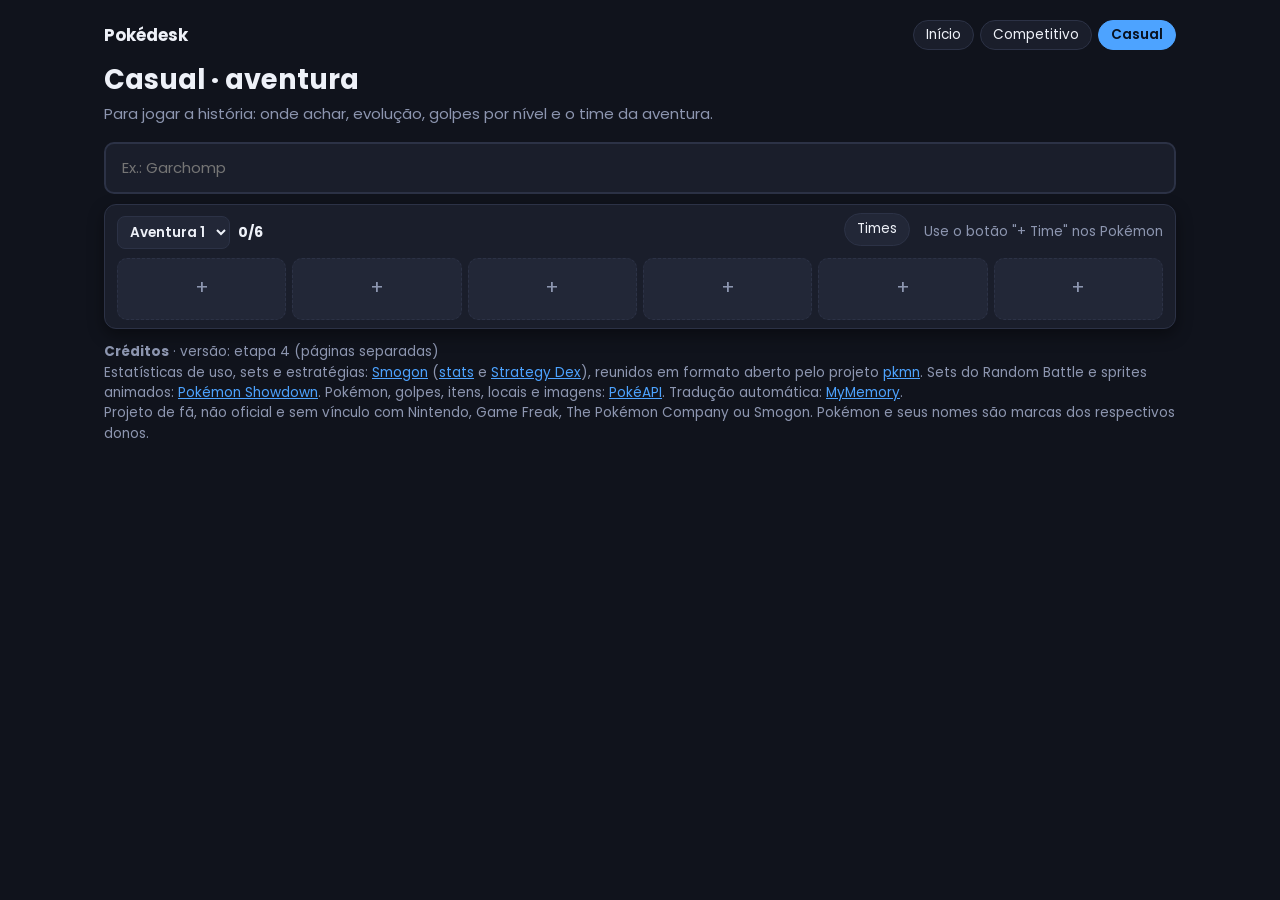
==== casual.html @ c1b89324 "Add files via upload" ====
<!DOCTYPE html>
<html lang="pt-BR">
<head>
<meta charset="utf-8">
<meta name="viewport" content="width=device-width, initial-scale=1">
<title>Casual · Pokédesk</title>
<link rel="preconnect" href="https://fonts.googleapis.com">
<link rel="stylesheet" href="https://fonts.googleapis.com/css2?family=Poppins:wght@400;500;600;700&display=swap">
<link rel="stylesheet" href="estilo.css?v=4.0">
</head>
<body data-page="casual" data-v="4.0">
<main>
<nav class="sitenav"><a class="brand" href="index.html">Pokédesk</a><a href="index.html">Início</a><a href="competitivo.html">Competitivo</a><a class="on" href="casual.html">Casual</a></nav>
<h1>Casual · aventura</h1>
<p class="sub">Para jogar a história: onde achar, evolução, golpes por nível e o time da aventura.</p>
<input id="q" list="names" placeholder="Ex.: Garchomp" aria-label="Nome do Pokémon" autocomplete="off">
<datalist id="names"></datalist>
<div id="errbar" class="errbar" hidden></div>
<div id="team"></div>
<div id="tanalysis"></div>
<div id="tsets"></div>
<div id="tmgr"></div>
<div id="out"></div>
<p class="mute" id="foot"></p>
</main>
<script src="app.js?v=4.0"></script>
</body>
</html>
---- estilo.css ----
:root{--bg:#10131c;--card:#1a1e2b;--card2:#222737;--ink:#eef1f8;--mute:#8d96b0;--line:#2c3246;--acc:#4da3ff;--accink:#08111f}
*{box-sizing:border-box}
body{margin:0;background:var(--bg);color:var(--ink);font:400 15px/1.5 "Poppins",system-ui,-apple-system,"Segoe UI",sans-serif}
main{max-width:1100px;margin:0 auto;padding:20px 14px 48px}
h1{font-size:1.7rem;font-weight:700;margin:6px 0 2px}
.sub{color:var(--mute);margin:0 0 16px}
input{width:100%;font:inherit;padding:13px 16px;border-radius:10px;border:2px solid var(--line);background:var(--card);color:var(--ink)}
input:focus-visible,button:focus-visible{outline:3px solid var(--acc);outline-offset:2px}
.card{background:var(--card);border:1px solid var(--line);border-radius:12px;padding:16px;margin-bottom:14px}
.head{display:flex;gap:14px;align-items:center;flex-wrap:wrap}
.head img{width:96px;height:96px}
.head h2{margin:0 0 4px;font-size:1.5rem;font-weight:700}
.tp{display:inline-block;min-width:64px;text-align:center;padding:1px 10px;border-radius:5px;font-size:.78rem;font-weight:600;color:#fff;background:#667;margin-right:6px;text-shadow:0 1px 1px rgba(0,0,0,.35)}
.stat{display:grid;grid-template-columns:40px 1fr 34px;gap:8px;align-items:center;font-size:.82rem;margin-top:4px}
.bar{height:8px;background:var(--card2);border-radius:4px;overflow:hidden}.bar i{display:block;height:100%;background:var(--acc);border-radius:4px}
.tabs{display:flex;flex-wrap:wrap;gap:6px;margin:16px 0 12px}
.tab{flex:1 1 120px;padding:9px 6px;border-radius:8px;border:1px solid var(--line);background:var(--card);color:var(--mute);font:600 .9rem "Poppins",system-ui,sans-serif;cursor:pointer}
.tab[aria-selected="true"]{background:var(--acc);border-color:var(--acc);color:var(--accink)}
h3{margin:0 0 10px;font-size:.95rem;font-weight:600;padding-bottom:6px;border-bottom:1px solid var(--line)}
.row{display:grid;grid-template-columns:minmax(0,1.5fr) minmax(40px,1fr) 46px;gap:8px;align-items:center;margin:6px 0;font-size:.88rem}
.row .nm{display:flex;align-items:center;gap:8px;min-width:0}
.row .nm b{font-weight:500;overflow:hidden;text-overflow:ellipsis;white-space:nowrap}
.row .pc{text-align:right;color:var(--mute);font-size:.82rem}
.row img{width:24px;height:24px;image-rendering:pixelated}
.ci{width:22px;height:22px;flex:none}
.layout{display:grid;grid-template-columns:minmax(0,1fr) 280px;gap:14px;align-items:start}
.layout aside{position:sticky;top:12px;margin-bottom:0}
@media(max-width:900px){.layout{grid-template-columns:1fr}.layout aside{position:static}}
.ev{display:block;white-space:normal;color:var(--mute);font-size:.78rem;line-height:1.35}
.mate{display:flex;align-items:center;gap:10px;width:100%;background:none;border:0;border-bottom:1px solid var(--line);padding:4px 2px;color:var(--ink);font:inherit;font-size:.88rem;cursor:pointer;text-align:left}
.mate:last-child{border-bottom:0}
.mate:hover{background:var(--card2)}
.mate img,.mate .ph{width:48px;height:48px;flex:none;image-rendering:pixelated}
.mate .mn{flex:1;min-width:0}
.mate small{color:var(--mute)}
h4{margin:14px 0 8px;font-size:.85rem;font-weight:600;color:var(--acc)}
.set{border-left:3px solid var(--acc);padding-left:10px;margin:0 0 12px;font-size:.9rem}
.set b{display:block;font-weight:600}
.set>span{display:block;font-size:.82rem;color:var(--mute);line-height:1.45}
.evo{display:flex;flex-wrap:wrap;align-items:center;gap:6px;margin:6px 0}
.lvrow{display:flex;align-items:center;gap:8px;padding:3px 0;border-bottom:1px solid var(--line);font-size:.88rem}
.lvl{width:44px;flex:none}
.mvgrid{display:grid;grid-template-columns:1fr 1fr;gap:6px;margin:4px 0 8px}
.mvgrid .mvchip{margin:0;min-width:0}
.mvrow{display:flex;flex-wrap:wrap;gap:6px;margin:4px 0 8px}
.mvrow .mvchip{margin:0}
.mvrow .tp{margin:0}
@media(max-width:480px){.mvgrid{grid-template-columns:1fr}}
.mvchip{display:inline-flex;align-items:center;gap:5px;background:var(--card2);border:1px solid var(--line);border-radius:8px;padding:2px 8px 2px 4px;margin:0 6px 6px 0;font-size:.82rem}
.mvchip .tp{min-width:0;margin:0;padding:0 6px;font-size:.7rem}
.mvchip .ci{width:18px;height:18px}
.hd{padding:12px 14px}
.top{display:flex;align-items:center;gap:12px}
.top img{width:96px;height:96px;object-fit:contain}
.hr h2{margin:0 0 4px;font-size:1.3rem;font-weight:700}
.hr h2 small{font-size:.8rem;font-weight:400}
.mid{display:grid;grid-template-columns:230px 1fr;gap:16px;margin-top:10px;align-items:start}
.sts .s{display:grid;grid-template-columns:34px 30px 1fr;gap:8px;align-items:center;font-size:.8rem;margin:3px 0}
.sts .s b{font-size:.85rem;text-align:right}
.sts .bar{height:6px}
.bubble{position:relative;background:var(--card2);border:1px solid var(--line);border-radius:14px;padding:12px 14px;font-size:.88rem;line-height:1.5;align-self:stretch;display:flex;align-items:center}
.bubble::before{content:"";position:absolute;left:-9px;top:20px;border:8px solid transparent;border-left:0;border-right-color:var(--line)}
.bubble::after{content:"";position:absolute;left:-7px;top:21px;border:7px solid transparent;border-left:0;border-right-color:var(--card2)}
.bubble p{margin:0}
.where{border-top:1px solid var(--line);margin-top:10px;padding-top:8px}
.wh{display:flex;justify-content:space-between;align-items:center;gap:10px;margin-bottom:6px;font-size:.9rem}
select{font:inherit;font-size:.85rem;padding:5px 8px;border-radius:8px;border:1px solid var(--line);background:var(--card2);color:var(--ink);max-width:62%}
.locs{max-height:130px;overflow:auto}
.loc{display:flex;justify-content:space-between;gap:10px;font-size:.82rem;padding:2px 0;border-bottom:1px solid var(--line)}
.loc b{font-weight:500}
.tg{display:inline-block;font-size:.68rem;padding:0 7px;border-radius:99px;margin-left:6px;background:var(--card2);border:1px solid var(--line);color:var(--mute)}
.tg.dlc{background:var(--acc);border-color:var(--acc);color:var(--accink);font-weight:600}
@media(max-width:560px){.mid{grid-template-columns:1fr}.bubble::before,.bubble::after{display:none}.loc{flex-direction:column;gap:0}}
.chip.on{background:var(--acc);color:var(--accink);border-color:var(--acc);font-weight:600}
.gnav{display:flex;flex-wrap:wrap;align-items:center;gap:6px;margin:0 0 10px}
.gnav .sc summary{cursor:pointer;list-style:none}
.sc summary::-webkit-details-marker{display:none}
.sc summary::before{content:"▸ ";color:var(--mute)}
.sc[open]>summary::before{content:"▾ "}
.sc[open]>summary{margin-bottom:4px}
.mvchip small{color:var(--acc);margin-left:4px;font-weight:600}
.layout.solo{grid-template-columns:1fr}
.tip{font-size:.82rem;margin:6px 0 4px;line-height:1.45}
#team{position:sticky;top:0;z-index:6;margin:10px 0}
.tbar{padding:8px 12px;margin:0;box-shadow:0 6px 16px rgba(0,0,0,.4)}
.thead{display:flex;align-items:center;gap:8px;font-size:.88rem;flex-wrap:wrap}
.thead .grow{flex:1}.thead .smem{border:1px solid var(--line);border-radius:10px;padding:8px 10px;margin:0 0 8px;background:var(--card2)}
.smh{display:flex;align-items:center;gap:8px;flex-wrap:wrap}
.smh img{width:36px;height:36px;image-rendering:pixelated}
.smh select{margin-left:auto;max-width:60%}
.smf{display:grid;grid-template-columns:1fr 1fr;gap:4px 12px;margin-top:6px;font-size:.8rem}
.fld{display:flex;align-items:center;gap:6px;min-width:0}
.fld>.mute{width:62px;flex:none;font-size:.72rem}
.fld select{max-width:100%;min-width:0;flex:1}
textarea{width:100%;font:inherit;font-size:.8rem;background:var(--card2);color:var(--ink);border:1px solid var(--line);border-radius:8px;padding:8px;resize:vertical}
@media(max-width:560px){.smf{grid-template-columns:1fr}.smh select{max-width:100%;margin-left:0;width:100%}}
.fi{display:inline-flex;align-items:center;gap:2px;flex:none;min-width:0}
.fi .ci{width:16px;height:16px}
.tp.mini{min-width:0;padding:0 6px;font-size:.66rem;margin:0 2px 0 0;line-height:1.5}
.fin{flex:1;min-width:0;font:inherit;font-size:.8rem;padding:3px 6px;border-radius:6px;border:1px solid var(--line);background:var(--card);color:var(--ink)}
.smf.free .fld select{flex:1}
.evg{grid-column:1/-1;display:flex;flex-wrap:wrap;align-items:center;gap:6px 10px}
.evg label{display:flex;align-items:center;gap:4px}
.evg input{width:54px;font:inherit;font-size:.8rem;padding:3px 4px;border-radius:6px;border:1px solid var(--line);background:var(--card);color:var(--ink)}
.tbox{margin-top:10px;border-top:1px solid var(--line);padding-top:8px}
.tbox>summary{cursor:pointer;font-weight:600;font-size:.95rem}
.tbox[open]>summary{margin-bottom:6px}
.artw{position:relative;flex:none}
.shbtn{position:absolute;right:-4px;bottom:-2px;width:26px;height:26px;border-radius:50%;border:1px solid var(--line);background:var(--card2);cursor:pointer;font-size:.8rem;padding:0;filter:grayscale(1) opacity(.7)}
.shbtn.on{filter:none;border-color:var(--acc)}
.hint{grid-column:1/-1;margin:4px 0 0;font-size:.75rem}
.errbar{background:#5b1f27;color:#ffd9dd;border:1px solid #ff5560;border-radius:10px;padding:8px 12px;margin:8px 0;font-size:.82rem;cursor:pointer}
.errbar[hidden]{display:none}
.tsel{font-weight:600;max-width:46%;min-width:0}
.trow{display:flex;align-items:center;gap:8px;flex-wrap:wrap;padding:6px 8px;border:1px solid var(--line);border-radius:10px;margin:0 0 6px;background:var(--card2)}
.trow.cur{border-color:var(--acc)}
.trow .grow{flex:1}
.tname{background:none;border:0;color:var(--ink);font:600 .9rem "Poppins",system-ui,sans-serif;cursor:pointer;padding:0;text-align:left}
.tsp img{width:26px;height:26px;image-rendering:pixelated}
.trow .chip{margin:0;font-size:.75rem;padding:3px 10px}
.linkbox{width:100%;margin-top:6px;font:inherit;font-size:.75rem;padding:6px 8px;border-radius:8px;border:1px solid var(--line);background:var(--card2);color:var(--ink)}
.chip{margin:0}
.slots{display:grid;grid-template-columns:repeat(6,1fr);gap:6px;margin-top:6px}
.slot{position:relative;border:1px solid var(--line);border-radius:10px;background:var(--card2);min-height:62px;display:flex;align-items:center;justify-content:center}
.slot.empty{border-style:dashed;color:var(--mute);font-size:1.2rem}
.slotmon{background:none;border:0;color:var(--ink);font:inherit;font-size:.7rem;cursor:pointer;display:flex;flex-direction:column;align-items:center;padding:2px;width:100%;min-width:0}
.slotmon img{width:40px;height:40px;image-rendering:pixelated}
.slotmon span{max-width:100%;overflow:hidden;text-overflow:ellipsis;white-space:nowrap}
.rm{position:absolute;top:-6px;right:-6px;width:20px;height:20px;border-radius:50%;border:1px solid var(--line);background:var(--card);color:var(--ink);cursor:pointer;line-height:1;font-size:.85rem;padding:0}
.addbtn{border:1px solid var(--acc);background:transparent;color:var(--acc);border-radius:8px;padding:3px 10px;font:600 .8rem "Poppins",system-ui,sans-serif;cursor:pointer;margin-top:6px}
.addbtn.sm{padding:2px 9px;margin:0;flex:none}
.addbtn.on{background:var(--acc);color:var(--accink)}
.mrow{display:flex;align-items:center;gap:6px}.mrow .mate{flex:1;min-width:0}
.ttab{border-collapse:collapse;font-size:.78rem;width:100%}
.ttab th,.ttab td{padding:3px 4px;text-align:center;border-bottom:1px solid var(--line)}
.ttab th img{width:28px;height:28px;image-rendering:pixelated}
.ttab tr.bad{background:rgba(255,85,96,.12)}
.ttab .w4{background:#d62f3a;color:#fff}.ttab .w2{background:#e8622a;color:#fff}.ttab .r2{background:#2f8f4e;color:#fff}.ttab .r4{background:#1f6b3a;color:#fff}.ttab .r0{background:#444a5e;color:#fff}
@media(max-width:560px){.slotmon span{display:none}.slot{min-height:48px}}
.chip{margin:0}
.sc{background:var(--card2);border:1px solid var(--line);border-radius:10px;padding:10px 12px;margin:0 0 10px}
.sc>b{font-size:.95rem}
.sg{display:grid;grid-template-columns:1fr 1fr;gap:12px;margin-top:6px}
.kv{display:flex;align-items:center;gap:8px;margin:4px 0;font-size:.85rem}
.kv>.mute{width:66px;flex:none;font-size:.75rem}
.kv .mvchip{margin:0}
@media(max-width:560px){.sg{grid-template-columns:1fr}}
.chip{border:1px solid var(--line);background:var(--card2);color:var(--ink);border-radius:99px;padding:5px 12px;font:inherit;font-size:.85rem;cursor:pointer;margin:0 6px 6px 0}
.chip small{color:var(--mute);margin-left:4px}
.mute{color:var(--mute);font-size:.85rem}
.grid{display:grid;grid-template-columns:1fr 1fr;gap:14px}
@media(max-width:640px){.grid{grid-template-columns:1fr}.row .nm b{white-space:normal}.tp{min-width:54px;font-size:.72rem}}
a{color:var(--acc)}
/* ---- navegação do site e página inicial ---- */
.sitenav{display:flex;align-items:center;gap:6px;flex-wrap:wrap;margin:0 0 10px}
.sitenav .brand{font-weight:700;font-size:1.05rem;color:var(--ink);text-decoration:none;margin-right:auto}
.sitenav a:not(.brand){padding:4px 12px;border-radius:99px;border:1px solid var(--line);color:var(--ink);text-decoration:none;font-size:.85rem;background:var(--card)}
.sitenav a.on{background:var(--acc);border-color:var(--acc);color:var(--accink);font-weight:600}
body[data-page="comp"] .where{display:none}
.xlink{display:inline-block;margin:8px 0 0 10px;font-size:.78rem}
.cards2{display:grid;grid-template-columns:1fr 1fr;gap:14px;margin:16px 0}
.bigcard{display:block;background:var(--card);border:1px solid var(--line);border-radius:14px;padding:18px;color:var(--ink);text-decoration:none}
.bigcard:hover,.bigcard:focus-visible{border-color:var(--acc)}
.bigcard h2{margin:0 0 6px;font-size:1.3rem}
.bigcard p{margin:0 0 10px;color:var(--mute);font-size:.9rem;line-height:1.45}
.bigcard span{color:var(--acc);font-weight:600;font-size:.9rem}
.hsearch{margin:6px 0 4px}
.resume{display:flex;align-items:center;gap:10px;flex-wrap:wrap;margin:0 0 8px}
.resume a{color:var(--acc)}
.resume img{width:34px;height:34px;image-rendering:pixelated}
.trk{display:grid;grid-template-columns:22px 40px minmax(0,1.4fr) minmax(40px,1fr);gap:8px;align-items:center;margin:4px 0;font-size:.9rem}
.trk img{width:40px;height:40px;image-rendering:pixelated}
.trk a{color:var(--ink);text-decoration:none;font-weight:500}
.trk a:hover{color:var(--acc)}
@media(max-width:640px){.cards2{grid-template-columns:1fr}}
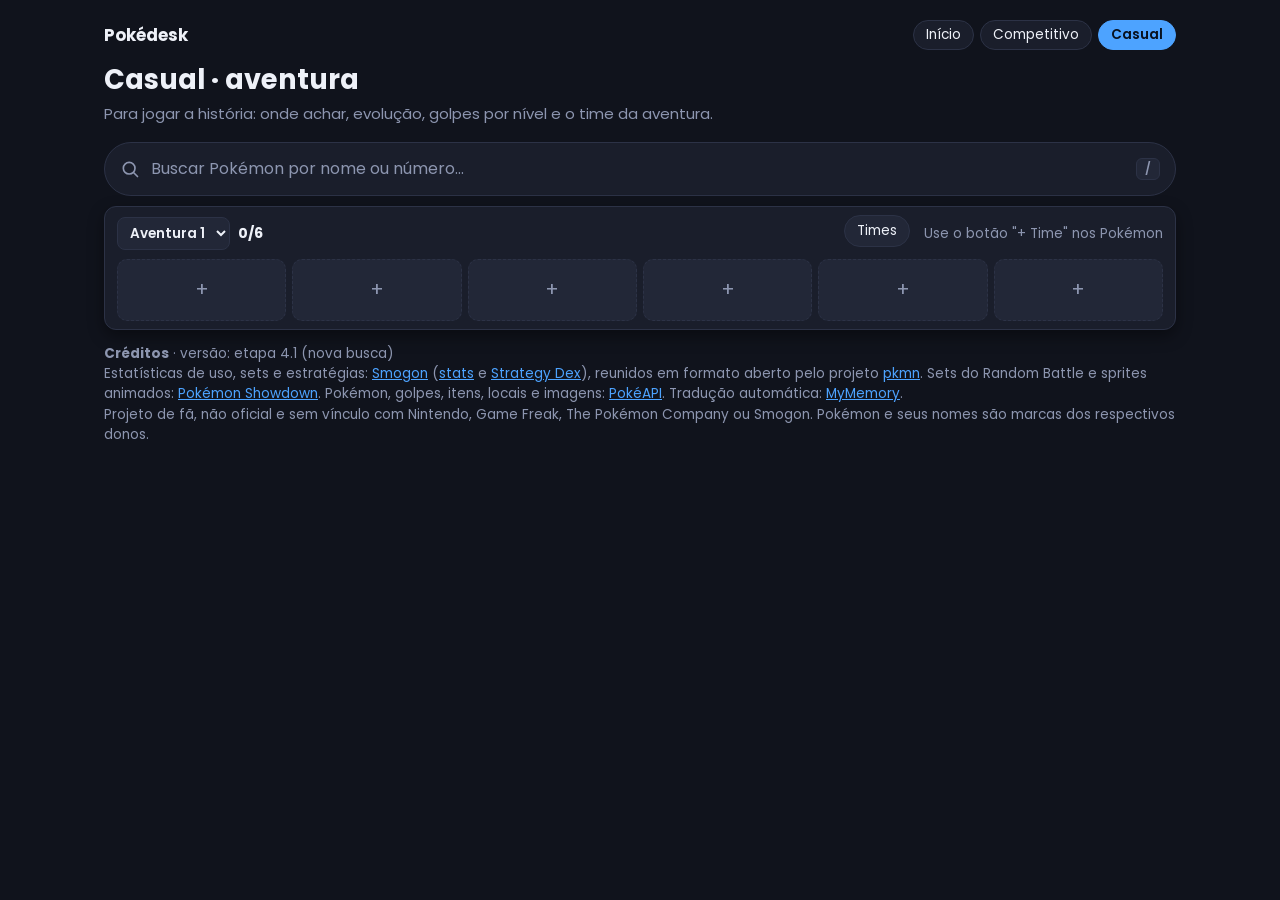
==== commit d4ab80bc: "Add files via upload" ====
--- a/casual.html
+++ b/casual.html
@@ -6,15 +6,14 @@
 <title>Casual · Pokédesk</title>
 <link rel="preconnect" href="https://fonts.googleapis.com">
 <link rel="stylesheet" href="https://fonts.googleapis.com/css2?family=Poppins:wght@400;500;600;700&display=swap">
-<link rel="stylesheet" href="estilo.css?v=4.0">
+<link rel="stylesheet" href="estilo.css?v=4.1">
 </head>
-<body data-page="casual" data-v="4.0">
+<body data-page="casual" data-v="4.1">
 <main>
 <nav class="sitenav"><a class="brand" href="index.html">Pokédesk</a><a href="index.html">Início</a><a href="competitivo.html">Competitivo</a><a class="on" href="casual.html">Casual</a></nav>
 <h1>Casual · aventura</h1>
 <p class="sub">Para jogar a história: onde achar, evolução, golpes por nível e o time da aventura.</p>
-<input id="q" list="names" placeholder="Ex.: Garchomp" aria-label="Nome do Pokémon" autocomplete="off">
-<datalist id="names"></datalist>
+<input id="q" placeholder="Ex.: Garchomp" aria-label="Nome do Pokémon" autocomplete="off">
 <div id="errbar" class="errbar" hidden></div>
 <div id="team"></div>
 <div id="tanalysis"></div>
@@ -23,6 +22,7 @@
 <div id="out"></div>
 <p class="mute" id="foot"></p>
 </main>
-<script src="app.js?v=4.0"></script>
+<script src="busca.js?v=4.1"></script>
+<script src="app.js?v=4.1"></script>
 </body>
 </html>
--- a/estilo.css
+++ b/estilo.css
@@ -174,3 +174,29 @@
 .trk a:hover{color:var(--acc)}
 @media(max-width:640px){.cards2{grid-template-columns:1fr}}
 
+
+/* ---- busca moderna ---- */
+.sbox{position:relative}
+.sbox .sico{position:absolute;left:16px;top:50%;transform:translateY(-50%);color:var(--mute);pointer-events:none}
+.sbox input{padding:14px 78px 14px 46px;border-radius:999px;border:1.5px solid var(--line);background:var(--card);font-size:1rem;transition:border-color .15s,box-shadow .15s}
+.sbox input:focus{border-color:var(--acc);box-shadow:0 0 0 4px rgba(77,163,255,.18);outline:none}
+.sbox input::placeholder{color:var(--mute)}
+.sbox kbd{position:absolute;right:16px;top:50%;transform:translateY(-50%);font:600 .75rem "Poppins",system-ui,sans-serif;color:var(--mute);border:1px solid var(--line);border-radius:6px;padding:1px 8px;background:var(--card2)}
+.sbox .sclear{position:absolute;right:12px;top:50%;transform:translateY(-50%);width:28px;height:28px;border-radius:50%;border:0;background:var(--card2);color:var(--mute);font-size:1.1rem;line-height:1;cursor:pointer;padding:0}
+.sbox .sclear:hover{color:var(--ink)}
+.sbox .sclear[hidden],.sbox kbd[hidden]{display:none}
+.slist{position:absolute;z-index:30;left:0;right:0;top:calc(100% + 8px);background:var(--card);border:1px solid var(--line);border-radius:18px;box-shadow:0 18px 44px rgba(0,0,0,.5);padding:6px;max-height:min(70vh,440px);overflow:auto;animation:sdrop .12s ease-out}
+.slist[hidden]{display:none}
+@keyframes sdrop{from{opacity:0;transform:translateY(-4px)}to{opacity:1;transform:none}}
+@media(prefers-reduced-motion:reduce){.slist{animation:none}}
+.sitem{display:flex;align-items:center;gap:12px;padding:6px 12px;border-radius:12px;cursor:pointer}
+.sitem[aria-selected="true"]{background:var(--card2)}
+.sitem img{width:44px;height:44px;image-rendering:pixelated;flex:none}
+.sitem .sn{flex:1;min-width:0;display:flex;flex-direction:column;line-height:1.25}
+.sitem .sn b{color:var(--acc);font-weight:700}
+.sitem .sn small{color:var(--mute);font-size:.72rem}
+.sitem .stp{display:flex;gap:4px;flex:none}
+.shead{display:flex;justify-content:space-between;align-items:center;padding:6px 12px 2px;font-size:.72rem;color:var(--mute);text-transform:uppercase;letter-spacing:.06em}
+.slink{background:none;border:0;color:var(--acc);font:inherit;font-size:.75rem;cursor:pointer;padding:0;text-transform:none;letter-spacing:0}
+.snone{padding:16px 14px;color:var(--mute);font-size:.88rem;line-height:1.5;text-align:center}
+@media(max-width:560px){.sitem .stp .tp{display:none}.sitem .stp .tp:first-child{display:inline-block}}
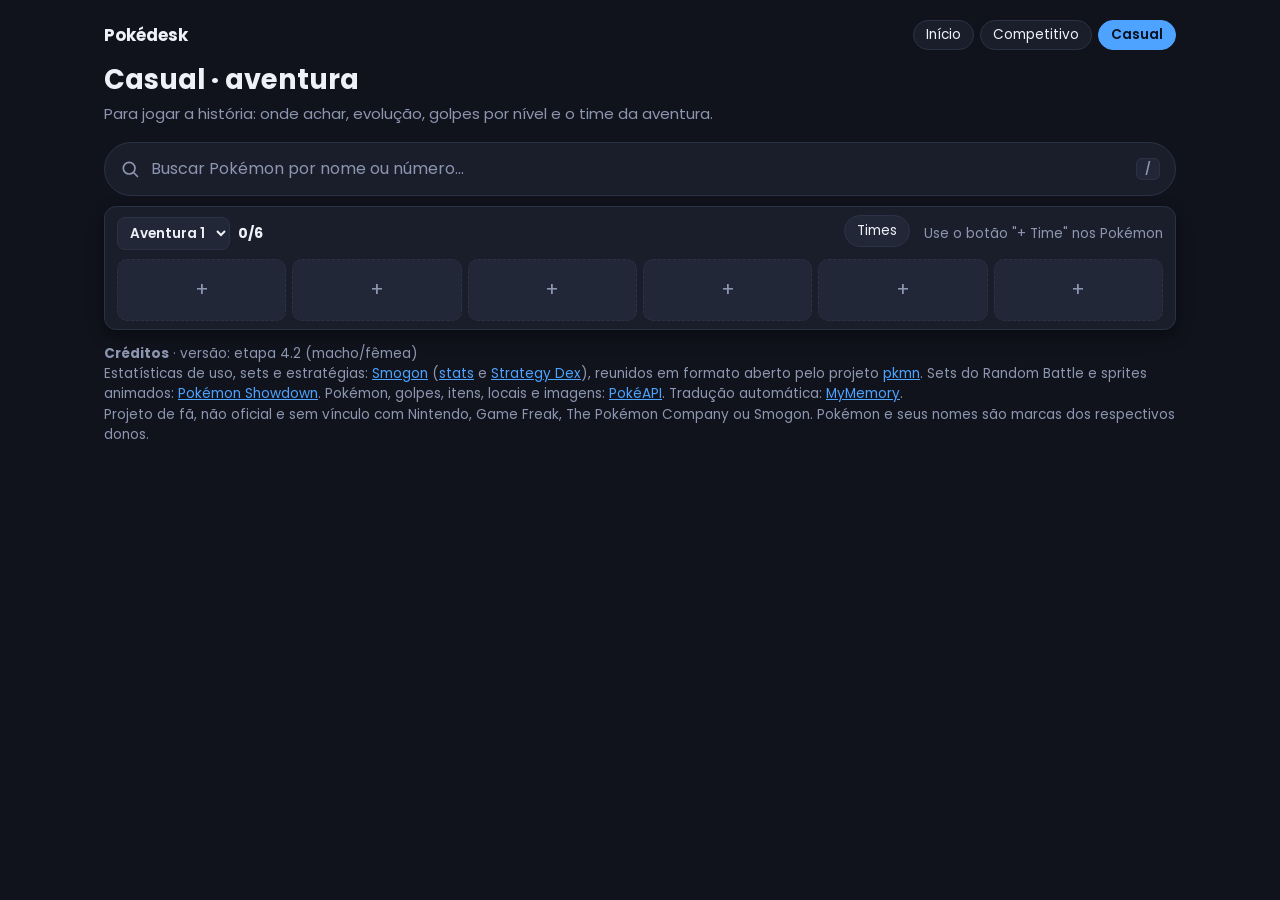
==== commit 275220e0: "Add files via upload" ====
--- a/casual.html
+++ b/casual.html
@@ -6,9 +6,9 @@
 <title>Casual · Pokédesk</title>
 <link rel="preconnect" href="https://fonts.googleapis.com">
 <link rel="stylesheet" href="https://fonts.googleapis.com/css2?family=Poppins:wght@400;500;600;700&display=swap">
-<link rel="stylesheet" href="estilo.css?v=4.1">
+<link rel="stylesheet" href="estilo.css?v=4.2">
 </head>
-<body data-page="casual" data-v="4.1">
+<body data-page="casual" data-v="4.2">
 <main>
 <nav class="sitenav"><a class="brand" href="index.html">Pokédesk</a><a href="index.html">Início</a><a href="competitivo.html">Competitivo</a><a class="on" href="casual.html">Casual</a></nav>
 <h1>Casual · aventura</h1>
@@ -22,7 +22,7 @@
 <div id="out"></div>
 <p class="mute" id="foot"></p>
 </main>
-<script src="busca.js?v=4.1"></script>
-<script src="app.js?v=4.1"></script>
+<script src="busca.js?v=4.2"></script>
+<script src="app.js?v=4.2"></script>
 </body>
 </html>
--- a/estilo.css
+++ b/estilo.css
@@ -200,3 +200,8 @@
 .slink{background:none;border:0;color:var(--acc);font:inherit;font-size:.75rem;cursor:pointer;padding:0;text-transform:none;letter-spacing:0}
 .snone{padding:16px 14px;color:var(--mute);font-size:.88rem;line-height:1.5;text-align:center}
 @media(max-width:560px){.sitem .stp .tp{display:none}.sitem .stp .tp:first-child{display:inline-block}}
+
+/* ---- macho / fêmea ---- */
+.gtog{margin:6px 0 0}
+.gtog .chip{margin:0 6px 0 0}
+.gtog .mute{font-size:.75rem;margin-top:4px;line-height:1.4}
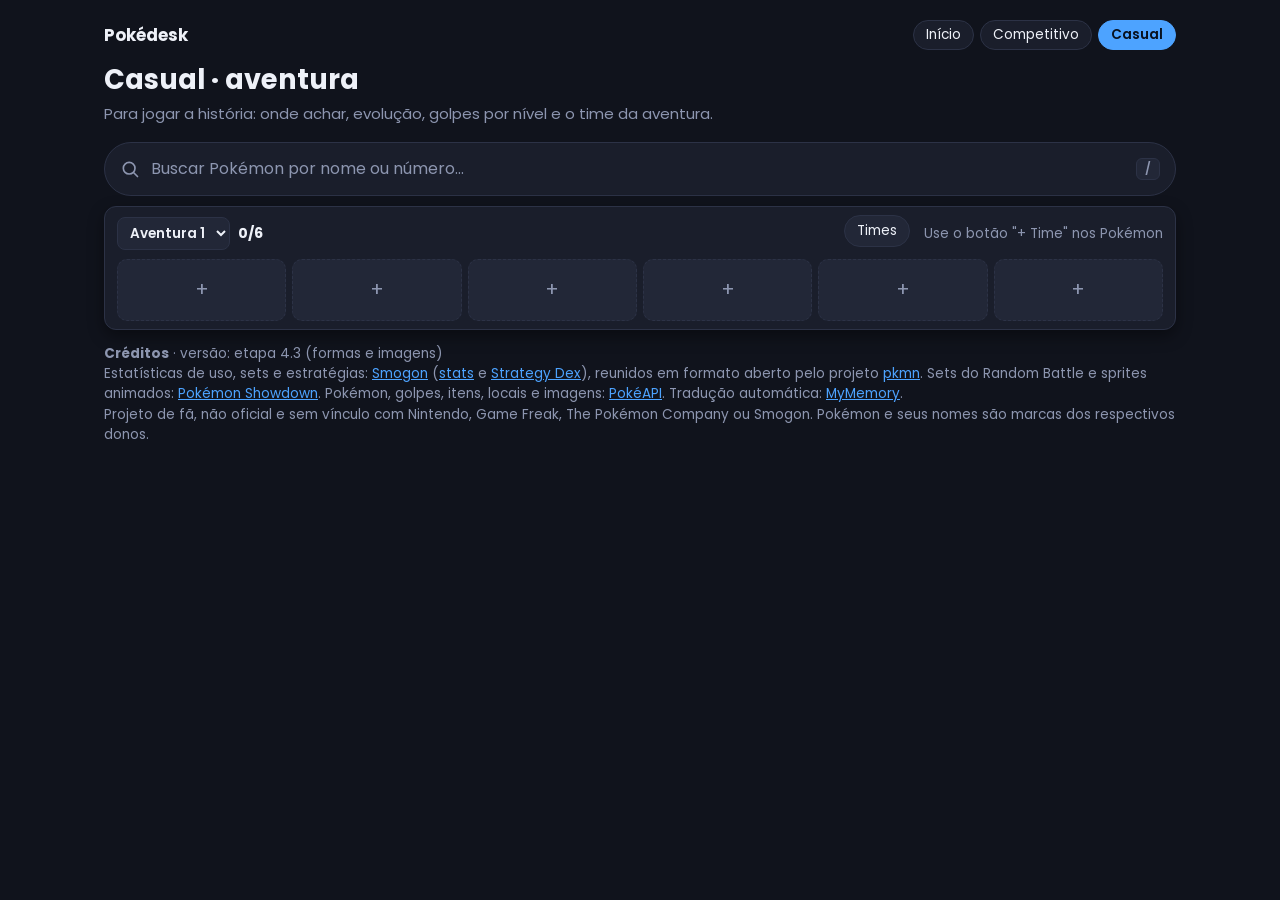
==== commit 5aebc2b1: "Add files via upload" ====
--- a/casual.html
+++ b/casual.html
@@ -6,9 +6,9 @@
 <title>Casual · Pokédesk</title>
 <link rel="preconnect" href="https://fonts.googleapis.com">
 <link rel="stylesheet" href="https://fonts.googleapis.com/css2?family=Poppins:wght@400;500;600;700&display=swap">
-<link rel="stylesheet" href="estilo.css?v=4.2">
+<link rel="stylesheet" href="estilo.css?v=4.3">
 </head>
-<body data-page="casual" data-v="4.2">
+<body data-page="casual" data-v="4.3">
 <main>
 <nav class="sitenav"><a class="brand" href="index.html">Pokédesk</a><a href="index.html">Início</a><a href="competitivo.html">Competitivo</a><a class="on" href="casual.html">Casual</a></nav>
 <h1>Casual · aventura</h1>
@@ -22,7 +22,7 @@
 <div id="out"></div>
 <p class="mute" id="foot"></p>
 </main>
-<script src="busca.js?v=4.2"></script>
-<script src="app.js?v=4.2"></script>
+<script src="busca.js?v=4.3"></script>
+<script src="app.js?v=4.3"></script>
 </body>
 </html>
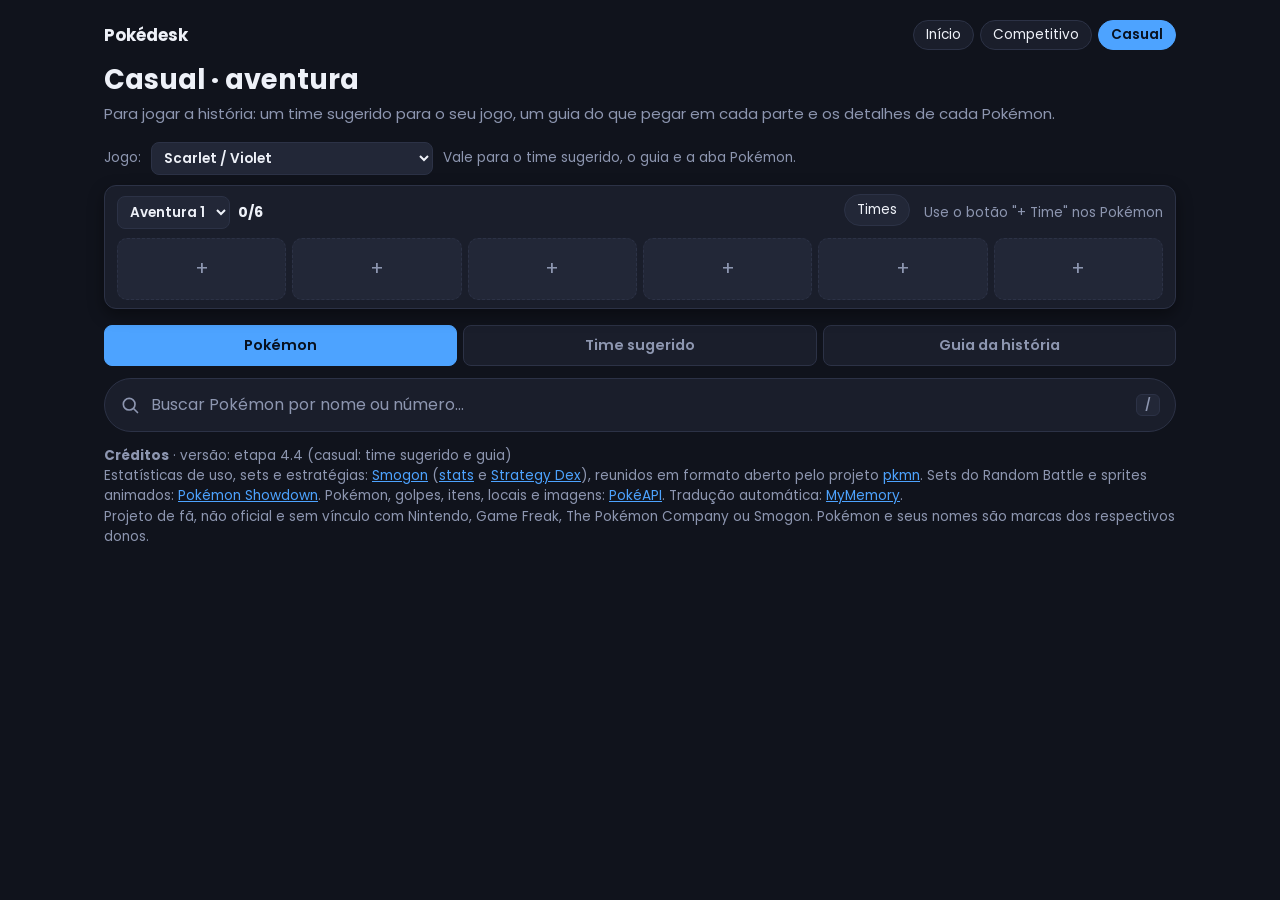
==== commit f520e851: "Add files via upload" ====
--- a/casual.html
+++ b/casual.html
@@ -6,23 +6,27 @@
 <title>Casual · Pokédesk</title>
 <link rel="preconnect" href="https://fonts.googleapis.com">
 <link rel="stylesheet" href="https://fonts.googleapis.com/css2?family=Poppins:wght@400;500;600;700&display=swap">
-<link rel="stylesheet" href="estilo.css?v=4.3">
+<link rel="stylesheet" href="estilo.css?v=4.4">
 </head>
-<body data-page="casual" data-v="4.3">
+<body data-page="casual" data-v="4.4">
 <main>
 <nav class="sitenav"><a class="brand" href="index.html">Pokédesk</a><a href="index.html">Início</a><a href="competitivo.html">Competitivo</a><a class="on" href="casual.html">Casual</a></nav>
 <h1>Casual · aventura</h1>
-<p class="sub">Para jogar a história: onde achar, evolução, golpes por nível e o time da aventura.</p>
-<input id="q" placeholder="Ex.: Garchomp" aria-label="Nome do Pokémon" autocomplete="off">
+<p class="sub">Para jogar a história: um time sugerido para o seu jogo, um guia do que pegar em cada parte e os detalhes de cada Pokémon.</p>
 <div id="errbar" class="errbar" hidden></div>
+<div class="gbar" id="gamebar"></div>
 <div id="team"></div>
 <div id="tanalysis"></div>
 <div id="tsets"></div>
 <div id="tmgr"></div>
-<div id="out"></div>
+<div class="tabs" id="ctabs" role="tablist"></div>
+<section id="pane-poke"><input id="q" placeholder="Ex.: Garchomp" aria-label="Nome do Pokémon" autocomplete="off"><div id="out"></div></section>
+<section id="pane-team" hidden></section>
+<section id="pane-guide" hidden></section>
 <p class="mute" id="foot"></p>
 </main>
-<script src="busca.js?v=4.3"></script>
-<script src="app.js?v=4.3"></script>
+<script src="busca.js?v=4.4"></script>
+<script src="app.js?v=4.4"></script>
+<script src="casual.js?v=4.4"></script>
 </body>
 </html>
--- a/estilo.css
+++ b/estilo.css
@@ -205,3 +205,35 @@
 .gtog{margin:6px 0 0}
 .gtog .chip{margin:0 6px 0 0}
 .gtog .mute{font-size:.75rem;margin-top:4px;line-height:1.4}
+
+/* ---- Casual: jogo, time sugerido e guia ---- */
+.gbar{display:flex;align-items:center;gap:10px;flex-wrap:wrap;margin:0 0 10px}
+.gbar select{font-weight:600;max-width:100%}
+.filters{display:flex;flex-wrap:wrap;gap:6px 16px;align-items:center;font-size:.85rem;margin:8px 0}
+.filters label{display:flex;align-items:center;gap:6px}
+.tgrid{display:grid;grid-template-columns:repeat(3,1fr);gap:10px;margin:10px 0}
+.tc{background:var(--card2);border:1px solid var(--line);border-radius:12px;padding:10px;display:flex;flex-direction:column;gap:8px;min-width:0}
+.tc .top2{display:flex;gap:10px;align-items:flex-start}
+.tc .top2 img{width:64px;height:64px;image-rendering:pixelated;flex:none}
+.tc .tcn{flex:1;min-width:0;display:flex;flex-direction:column;gap:2px}
+.tc .tcn small{font-size:.72rem}
+.alts{display:flex;flex-wrap:wrap;gap:4px;align-items:center;font-size:.72rem}
+.alts .chip{margin:0;padding:2px 8px;font-size:.72rem}
+.tsum{font-size:.85rem;line-height:1.6}
+.warn{background:rgba(232,184,0,.12);border:1px solid #e8b800;border-radius:10px;padding:8px 12px;font-size:.82rem;margin:0 0 10px;line-height:1.45}
+.stg{border:1px solid var(--line);border-radius:12px;padding:8px 12px;margin:0 0 8px;background:var(--card2)}
+.stg>summary{cursor:pointer;font-size:.95rem}
+.chs{display:flex;flex-direction:column;gap:4px;margin:6px 0 8px}
+.ch{font-size:.85rem}
+.pk{display:flex;gap:10px;align-items:center;padding:8px 0;border-top:1px solid var(--line)}
+.pk.got{opacity:.55}
+.pk img{width:56px;height:56px;image-rendering:pixelated;flex:none}
+.pkb{flex:1;min-width:0}
+.pkw{font-size:.78rem;line-height:1.4}
+.pka{display:flex;flex-direction:column;gap:4px;align-items:flex-end;font-size:.78rem}
+.pka .chip,.pka .addbtn{margin:0}
+@media(max-width:760px){.tgrid{grid-template-columns:1fr 1fr}}
+@media(max-width:520px){.tgrid{grid-template-columns:1fr}.pk{flex-wrap:wrap}.pka{flex-direction:row;flex-wrap:wrap;align-items:center}}
+
+input[type="checkbox"]{width:auto;padding:0;margin:0;border-radius:4px;accent-color:var(--acc)}
+.filters label{white-space:nowrap}
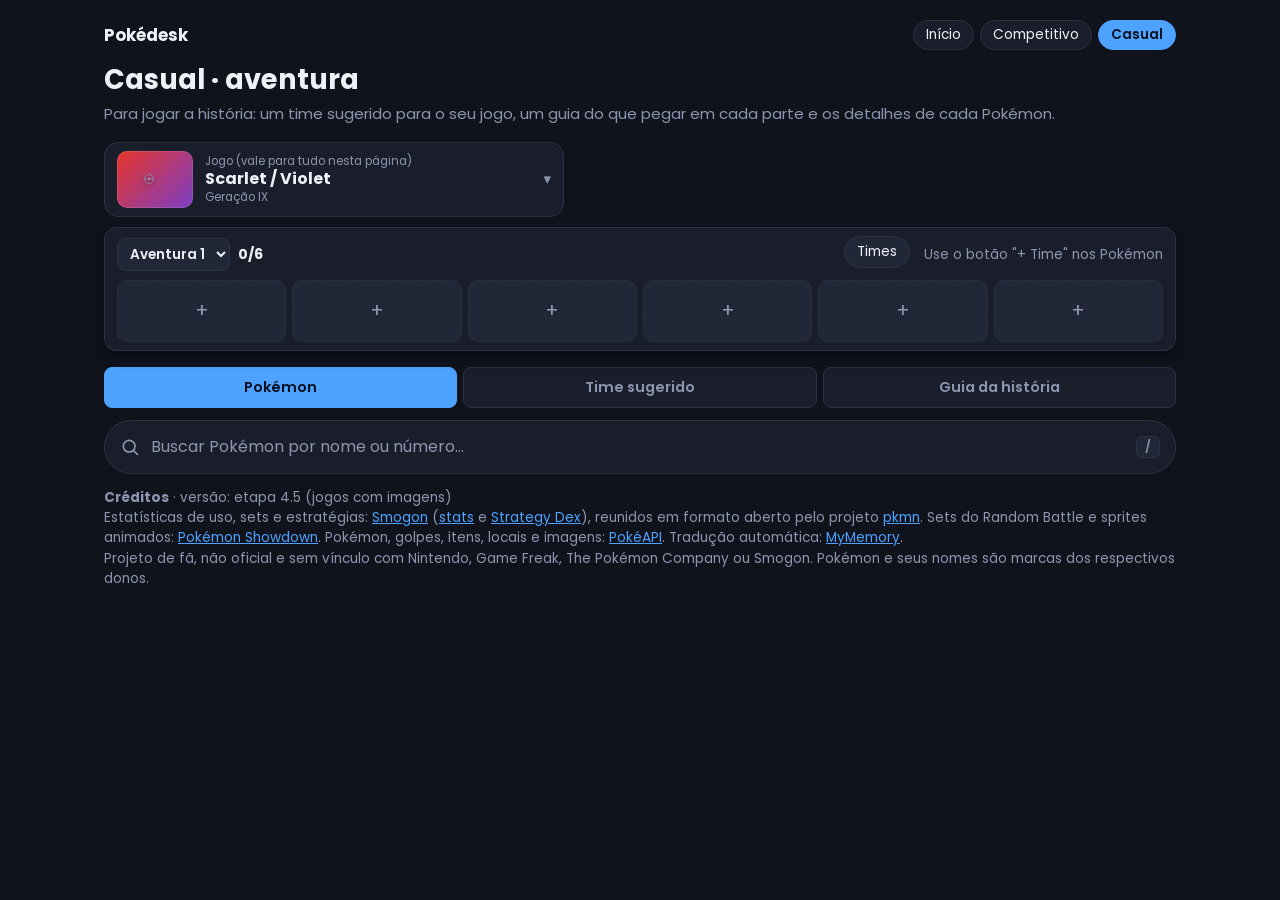
==== commit 44245663: "Add files via upload" ====
--- a/casual.html
+++ b/casual.html
@@ -6,9 +6,9 @@
 <title>Casual · Pokédesk</title>
 <link rel="preconnect" href="https://fonts.googleapis.com">
 <link rel="stylesheet" href="https://fonts.googleapis.com/css2?family=Poppins:wght@400;500;600;700&display=swap">
-<link rel="stylesheet" href="estilo.css?v=4.4">
+<link rel="stylesheet" href="estilo.css?v=4.5">
 </head>
-<body data-page="casual" data-v="4.4">
+<body data-page="casual" data-v="4.5">
 <main>
 <nav class="sitenav"><a class="brand" href="index.html">Pokédesk</a><a href="index.html">Início</a><a href="competitivo.html">Competitivo</a><a class="on" href="casual.html">Casual</a></nav>
 <h1>Casual · aventura</h1>
@@ -25,8 +25,8 @@
 <section id="pane-guide" hidden></section>
 <p class="mute" id="foot"></p>
 </main>
-<script src="busca.js?v=4.4"></script>
-<script src="app.js?v=4.4"></script>
-<script src="casual.js?v=4.4"></script>
+<script src="busca.js?v=4.5"></script>
+<script src="app.js?v=4.5"></script>
+<script src="casual.js?v=4.5"></script>
 </body>
 </html>
--- a/estilo.css
+++ b/estilo.css
@@ -237,3 +237,28 @@
 
 input[type="checkbox"]{width:auto;padding:0;margin:0;border-radius:4px;accent-color:var(--acc)}
 .filters label{white-space:nowrap}
+
+/* ---- escolha do jogo com cartões ---- */
+.gbar{display:block;position:relative}
+.gcur{display:flex;align-items:center;gap:12px;width:100%;max-width:460px;background:var(--card);border:1px solid var(--line);border-radius:14px;padding:8px 12px;color:var(--ink);cursor:pointer;font:inherit;text-align:left}
+.gcur:hover,.gcur[aria-expanded="true"]{border-color:var(--acc)}
+.gcn{flex:1;min-width:0;display:flex;flex-direction:column;line-height:1.3}
+.gcn b{font-size:1rem}
+.gcn small{font-size:.72rem}
+.gcaret{color:var(--mute)}
+.gt{position:relative;display:flex;align-items:center;justify-content:center;aspect-ratio:4/3;border-radius:10px;overflow:hidden;flex:none;box-shadow:inset 0 0 0 1px rgba(255,255,255,.12)}
+.gcur .gt{width:76px}
+.gm{display:flex;align-items:center;justify-content:center;gap:0}
+.gm .mc{height:100%;max-height:56px;width:auto;image-rendering:pixelated;filter:drop-shadow(0 2px 2px rgba(0,0,0,.45))}
+.gm .mc+.mc{margin-left:-12px}
+.gt .cv{position:absolute;inset:0;width:100%;height:100%;object-fit:cover}
+.gpick{position:absolute;z-index:40;left:0;right:0;top:calc(100% + 8px);background:var(--card);border:1px solid var(--line);border-radius:16px;box-shadow:0 18px 44px rgba(0,0,0,.5);padding:12px;max-height:min(75vh,560px);overflow:auto}
+.ggh{font-size:.72rem;text-transform:uppercase;letter-spacing:.06em;margin:8px 0 6px}
+.gg:first-child .ggh{margin-top:0}
+.ggrid{display:grid;grid-template-columns:repeat(auto-fill,minmax(118px,1fr));gap:8px}
+.gtile{display:flex;flex-direction:column;gap:5px;background:none;border:2px solid transparent;border-radius:12px;padding:4px;color:var(--ink);cursor:pointer;font:inherit;text-align:center}
+.gtile:hover{background:var(--card2)}
+.gtile.sel{border-color:var(--acc);background:var(--card2)}
+.gtile .gt{width:100%}
+.gl{font-size:.74rem;line-height:1.25}
+@media(max-width:520px){.ggrid{grid-template-columns:repeat(3,1fr)}}
